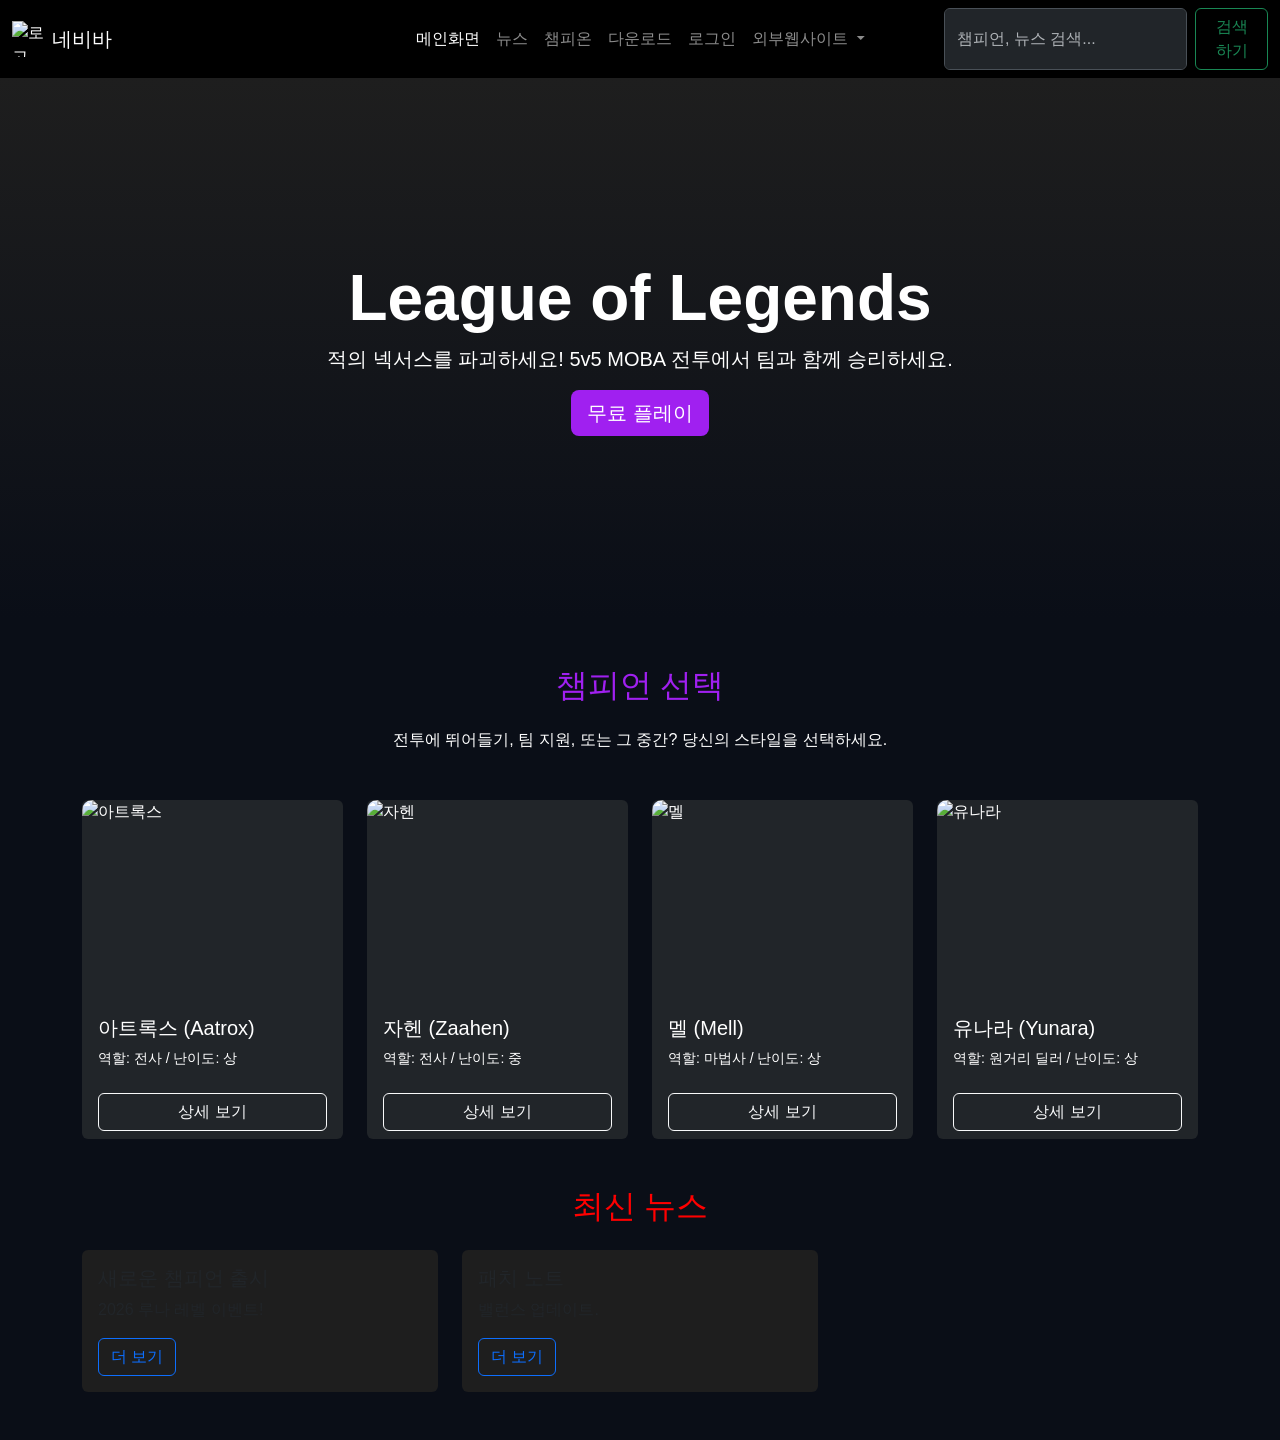
==== src/main/resources/META-INF/resources/index.html @ 3f8d76c8 "6주차 수업완료" ====
<!doctype html>
<html lang="ko">
  <head>
    <meta charset="UTF-8" />
    <meta name="viewport" content="width=device-width, initial-scale=1.0" />
    <title>League of Legends - 메인 페이지</title>
    <!-- Bootstrap 5 CDN -->
    <link
      href="https://cdn.jsdelivr.net/npm/bootstrap@5.3.0/dist/css/bootstrap.min.css"
      rel="stylesheet"
    />
    <script src="js/bootstrap.bundle.min.js"></script>
    <script src="js/test.js"></script>
    
    <script>
      window.onload = function() {
        alert("메인 페이지 로딩 완료");
      }
    </script>
    <style>
      body {
        background-color: #0a0e17;
        color: #fff;
        font-family: "Arial", sans-serif;
      }
      .navbar {
        background-color: #000;
      }
      .hero {
        background: linear-gradient(to bottom, #1e1e1e, #0a0e17);
        min-height: 60vh;
      }
      .accent-purple {
        color: #a020f0;
      }
      .accent-red {
        color: #ff0000;
      }
      .card {
        background-color: #1e1e1e;
        border: none;
        transition:
          transform 0.3s,
          box-shadow 0.3s;
      }
      .card:hover {
        transform: scale(1.05);
        box-shadow: 0 10px 20px rgba(160, 32, 240, 0.5);
      }
      .card-img-top {
        height: 200px;
        object-fit: cover;
        border-radius: 10px 10px 0 0;
      }
      .btn-primary {
        background-color: #a020f0;
        border: none;
      }
      .btn-primary:hover {
        background-color: #800080;
      }
      @media (min-width: 992px) {
        .navbar-center-absolute {
          position: absolute;
          left: 50%;
          transform: translateX(-50%);
        }
      }
    </style>
  </head>
  <body>
    <!-- 헤더 (Navbar) -->
    <nav class="navbar navbar-expand-lg" data-bs-theme="dark">
      <div class="container-fluid">
        <img src="image/logo.jpg" alt="로고" width="40" height="36" />
        <a class="navbar-brand" href="#">네비바</a>
        <button
          class="navbar-toggler"
          type="button"
          data-bs-toggle="collapse"
          data-bs-target="#navbarSupportedContent"
          aria-controls="navbarSupportedContent"
          aria-expanded="false"
          aria-label="Toggle navigation"
        >
          <span class="navbar-toggler-icon"></span>
        </button>
        <div
          class="collapse navbar-collapse"
          id="navbarSupportedContent"
        >
          <ul class="navbar-nav mx-auto mb-2 mb-lg-0 navbar-center-absolute text-center">
            <li class="nav-item">
              <a class="nav-link active" aria-current="page" href="#"
                >메인화면</a
              >
            </li>
            <li class="nav-item">
              <a class="nav-link" href="#">뉴스</a>
            </li>
            <li class="nav-item">
              <a class="nav-link" href="#">챔피온</a>
            </li>
            <li class="nav-item">
              <a class="nav-link" href="main_page_sub/download.html">다운로드</a>
            </li>
            <li class="nav-item">
              <a class="nav-link" href="#">로그인</a>
            </li>
            <li class="nav-item dropdown">
              <a
                class="nav-link dropdown-toggle"
                href="#"
                id="navbarDropdown"
                role="button"
                data-bs-toggle="dropdown"
                aria-expanded="false"
              >
                외부웹사이트
              </a>
              <ul class="dropdown-menu" aria-labelledby="navbarDropdown">
                <li>
                  <a
                    class="dropdown-item"
                    href="https://www.leagueoflegends.com/ko-kr/"
                    target="_blank"
                    >롤 사이트</a
                  >
                </li>
                <li><a class="dropdown-item" href="#">Another action</a></li>
                <li><hr class="dropdown-divider" /></li>
                <li>
                  <a class="dropdown-item" href="#">Something else here</a>
                </li>
              </ul>
            </li>
            <!-- <li class="nav-item">
              <a
                class="nav-link disabled"
                href="#"
                tabindex="-1"
                aria-disabled="true"
                >Disabled</a
              >
            </li> -->
          </ul>
          <form class="d-flex ms-auto" id="searchForm">
            <input class="form-control me-2" type="search" placeholder="챔피언, 뉴스 검색..." aria-label="Search" id="searchInput">
            <button class="btn btn-outline-success" type="submit">검색하기</button>
          </form>
        </div>
      </div>
    </nav>

    <!-- 히어로 배너 (Hero Banner) -->
    <section
      class="hero d-flex align-items-center justify-content-center text-center py-5"
    >
      <div class="container">
        <h1 class="display-3 fw-bold">League of Legends</h1>
        <p class="lead">
          적의 넥서스를 파괴하세요! 5v5 MOBA 전투에서 팀과 함께 승리하세요.
        </p>
        <a href="#" class="btn btn-primary btn-lg" onclick="alert('즐거운 플레이 되세요')">무료 플레이</a>
      </div>
    </section>

    <!-- 챔피언 선택 섹션 (작은 썸네일 PNG로 업데이트!) -->
    <section class="container my-5">
      <h2 class="text-center mb-4 accent-purple">챔피언 선택</h2>
      <p class="text-center mb-5">
        전투에 뛰어들기, 팀 지원, 또는 그 중간? 당신의 스타일을 선택하세요.
      </p>
      <div class="row g-4">
        <!-- <div class="row row-cols-auto g-4"> -->
        <!-- Aatrox -->
        <div class="col">
          <div class="card bg-dark text-white border-secondary h-100">
            <img src="image/Aatrox.jpeg" class="card-img-top" alt="아트록스" />
            <div class="card-body">
              <h5 class="card-title">아트록스 (Aatrox)</h5>
              <p class="card-text small">역할: 전사 / 난이도: 상</p>
            </div>
            <div class="card-footer bg-transparent border-0">
              <button
                class="btn btn-outline-light w-100"
                data-bs-toggle="modal"
                data-bs-target="#modalAatrox"
                data-champ="Aatrox"
              >
                상세 보기
              </button>
            </div>
          </div>
        </div>
        <div
          class="modal fade"
          id="modalAatrox"
          tabindex="-1"
          aria-labelledby="modalAatroxLabel"
          aria-hidden="true"
        >
          <div
            class="modal-dialog modal-xl modal-dialog-centered modal-dialog-scrollable"
          >
            <div class="modal-content bg-dark text-white border-secondary">
              <!-- 헤더 -->
              <div class="modal-header border-secondary">
                <h5 class="modal-title" id="modalAatroxLabel">
                  아트록스 (Aatrox) 상세 정보
                </h5>
                <button
                  type="button"
                  class="btn-close btn-close-white"
                  data-bs-dismiss="modal"
                  aria-label="Close"
                ></button>
              </div>
              <!-- 바디: iframe으로 내용 채움 -->
              <div
                class="modal-body p-0"
                style="height: 65vh; background: #0a0e17"
              >
                <iframe
                  src="modals/Aatrox.html"
                  frameborder="0"
                  style="width: 100%; height: 100%; border: none"
                  allowfullscreen
                >
                </iframe>
              </div>
              <!-- 푸터 -->
              <div class="modal-footer border-secondary">
                <button
                  type="button"
                  class="btn btn-outline-light"
                  data-bs-dismiss="modal"
                >
                  닫기
                </button>
              </div>
            </div>
          </div>
        </div>
        <!-- Zaahen -->
        <div class="col">
          <div class="card bg-dark text-white border-secondary h-100">
            <img src="image/Zaahen.jpg" class="card-img-top" alt="자헨" />
            <div class="card-body">
              <h5 class="card-title">자헨 (Zaahen)</h5>
              <p class="card-text small">역할: 전사 / 난이도: 중</p>
            </div>
            <div class="card-footer bg-transparent border-0">
              <button
                class="btn btn-outline-light w-100"
                data-bs-toggle="modal"
                data-bs-target="#modalZaahen"
                data-champ="Zaahen"
              >
                상세 보기
              </button>
            </div>
          </div>
        </div>
        <div
          class="modal fade"
          id="modalZaahen"
          tabindex="-1"
          aria-labelledby="modalZaahenLabel"
          aria-hidden="true"
        >
          <div
            class="modal-dialog modal-xl modal-dialog-centered modal-dialog-scrollable"
          >
            <div class="modal-content bg-dark text-white border-secondary">
              <!-- 헤더 -->
              <div class="modal-header border-secondary">
                <h5 class="modal-title" id="modalZaahenLabel">
                  자헨 (Zaahen) 상세 정보
                </h5>
                <button
                  type="button"
                  class="btn-close btn-close-white"
                  data-bs-dismiss="modal"
                  aria-label="Close"
                ></button>
              </div>
              <!-- 바디: iframe으로 내용 채움 -->
              <div
                class="modal-body p-0"
                style="height: 65vh; background: #0a0e17"
              >
                <iframe
                  src="modals/Zaahen.html"
                  frameborder="0"
                  style="width: 100%; height: 100%; border: none"
                  allowfullscreen
                >
                </iframe>
              </div>
              <!-- 푸터 -->
              <div class="modal-footer border-secondary">
                <button
                  type="button"
                  class="btn btn-outline-light"
                  data-bs-dismiss="modal"
                >
                  닫기
                </button>
              </div>
            </div>
          </div>
        </div>
        <!-- Mell -->
        <div class="col">
          <div class="card bg-dark text-white border-secondary h-100">
            <img src="image/Mell.jpeg" class="card-img-top" alt="멜" />
            <div class="card-body">
              <h5 class="card-title">멜 (Mell)</h5>
              <p class="card-text small">역할: 마법사 / 난이도: 상</p>
            </div>
            <div class="card-footer bg-transparent border-0">
              <button
                class="btn btn-outline-light w-100"
                data-bs-toggle="modal"
                data-bs-target="#modalMell"
                data-champ="Mell"
              >
                상세 보기
              </button>
            </div>
          </div>
        </div>
        <div
          class="modal fade"
          id="modalMell"
          tabindex="-1"
          aria-labelledby="modalMellLabel"
          aria-hidden="true"
        >
          <div
            class="modal-dialog modal-xl modal-dialog-centered modal-dialog-scrollable"
          >
            <div class="modal-content bg-dark text-white border-secondary">
              <!-- 헤더 -->
              <div class="modal-header border-secondary">
                <h5 class="modal-title" id="modalMellLabel">
                  멜 (Mell) 상세 정보
                </h5>
                <button
                  type="button"
                  class="btn-close btn-close-white"
                  data-bs-dismiss="modal"
                  aria-label="Close"
                ></button>
              </div>
              <!-- 바디: iframe으로 내용 채움 -->
              <div
                class="modal-body p-0"
                style="height: 65vh; background: #0a0e17"
              >
                <iframe
                  src="modals/Mell.html"
                  frameborder="0"
                  style="width: 100%; height: 100%; border: none"
                  allowfullscreen
                >
                </iframe>
              </div>
              <!-- 푸터 -->
              <div class="modal-footer border-secondary">
                <button
                  type="button"
                  class="btn btn-outline-light"
                  data-bs-dismiss="modal"
                >
                  닫기
                </button>
              </div>
            </div>
          </div>
        </div>
        <!-- Yunara -->
        <div class="col">
          <div class="card bg-dark text-white border-secondary h-100">
            <img src="image/Yunara.jpg" class="card-img-top" alt="유나라" />
            <div class="card-body">
              <h5 class="card-title">유나라 (Yunara)</h5>
              <p class="card-text small">역할: 원거리 딜러 / 난이도: 상</p>
            </div>
            <div class="card-footer bg-transparent border-0">
              <button
                class="btn btn-outline-light w-100"
                data-bs-toggle="modal"
                data-bs-target="#modalYunara"
                data-champ="Yunara"
              >
                상세 보기
              </button>
            </div>
          </div>
        </div>
        <div
          class="modal fade"
          id="modalYunara"
          tabindex="-1"
          aria-labelledby="modalYunaraLabel"
          aria-hidden="true"
        >
          <div
            class="modal-dialog modal-xl modal-dialog-centered modal-dialog-scrollable"
          >
            <div class="modal-content bg-dark text-white border-secondary">
              <!-- 헤더 -->
              <div class="modal-header border-secondary">
                <h5 class="modal-title" id="modalYunaraLabel">
                  유나라 (Yunara) 상세 정보
                </h5>
                <button
                  type="button"
                  class="btn-close btn-close-white"
                  data-bs-dismiss="modal"
                  aria-label="Close"
                ></button>
              </div>
              <!-- 바디: iframe으로 내용 채움 -->
              <div
                class="modal-body p-0"
                style="height: 65vh; background: #0a0e17"
              >
                <iframe
                  src="modals/Yunara.html"
                  frameborder="0"
                  style="width: 100%; height: 100%; border: none"
                  allowfullscreen
                >
                </iframe>
              </div>
              <!-- 푸터 -->
              <div class="modal-footer border-secondary">
                <button
                  type="button"
                  class="btn btn-outline-light"
                  data-bs-dismiss="modal"
                >
                  닫기
                </button>
              </div>
            </div>
          </div>
        </div>
    </section>

    <!-- 뉴스 섹션 (기존 유지) -->
    <section class="container my-5">
      <h2 class="text-center mb-4 accent-red">최신 뉴스</h2>
      <div class="row g-4">
        <div class="col-md-6 col-lg-4">
          <div class="card">
            <div class="card-body">
              <h5 class="card-title">새로운 챔피언 출시</h5>
              <p class="card-text">2026 루나 레벨 이벤트!</p>
              <a href="#" class="btn btn-outline-primary">더 보기</a>
            </div>
          </div>
        </div>
        <div class="col-md-6 col-lg-4">
          <div class="card">
            <div class="card-body">
              <h5 class="card-title">패치 노트</h5>
              <p class="card-text">밸런스 업데이트.</p>
              <a href="#" class="btn btn-outline-primary">더 보기</a>
            </div>
          </div>
        </div>
      </div>
    </section>
    <script src="js/search.js"></script>
  </body>
</html>
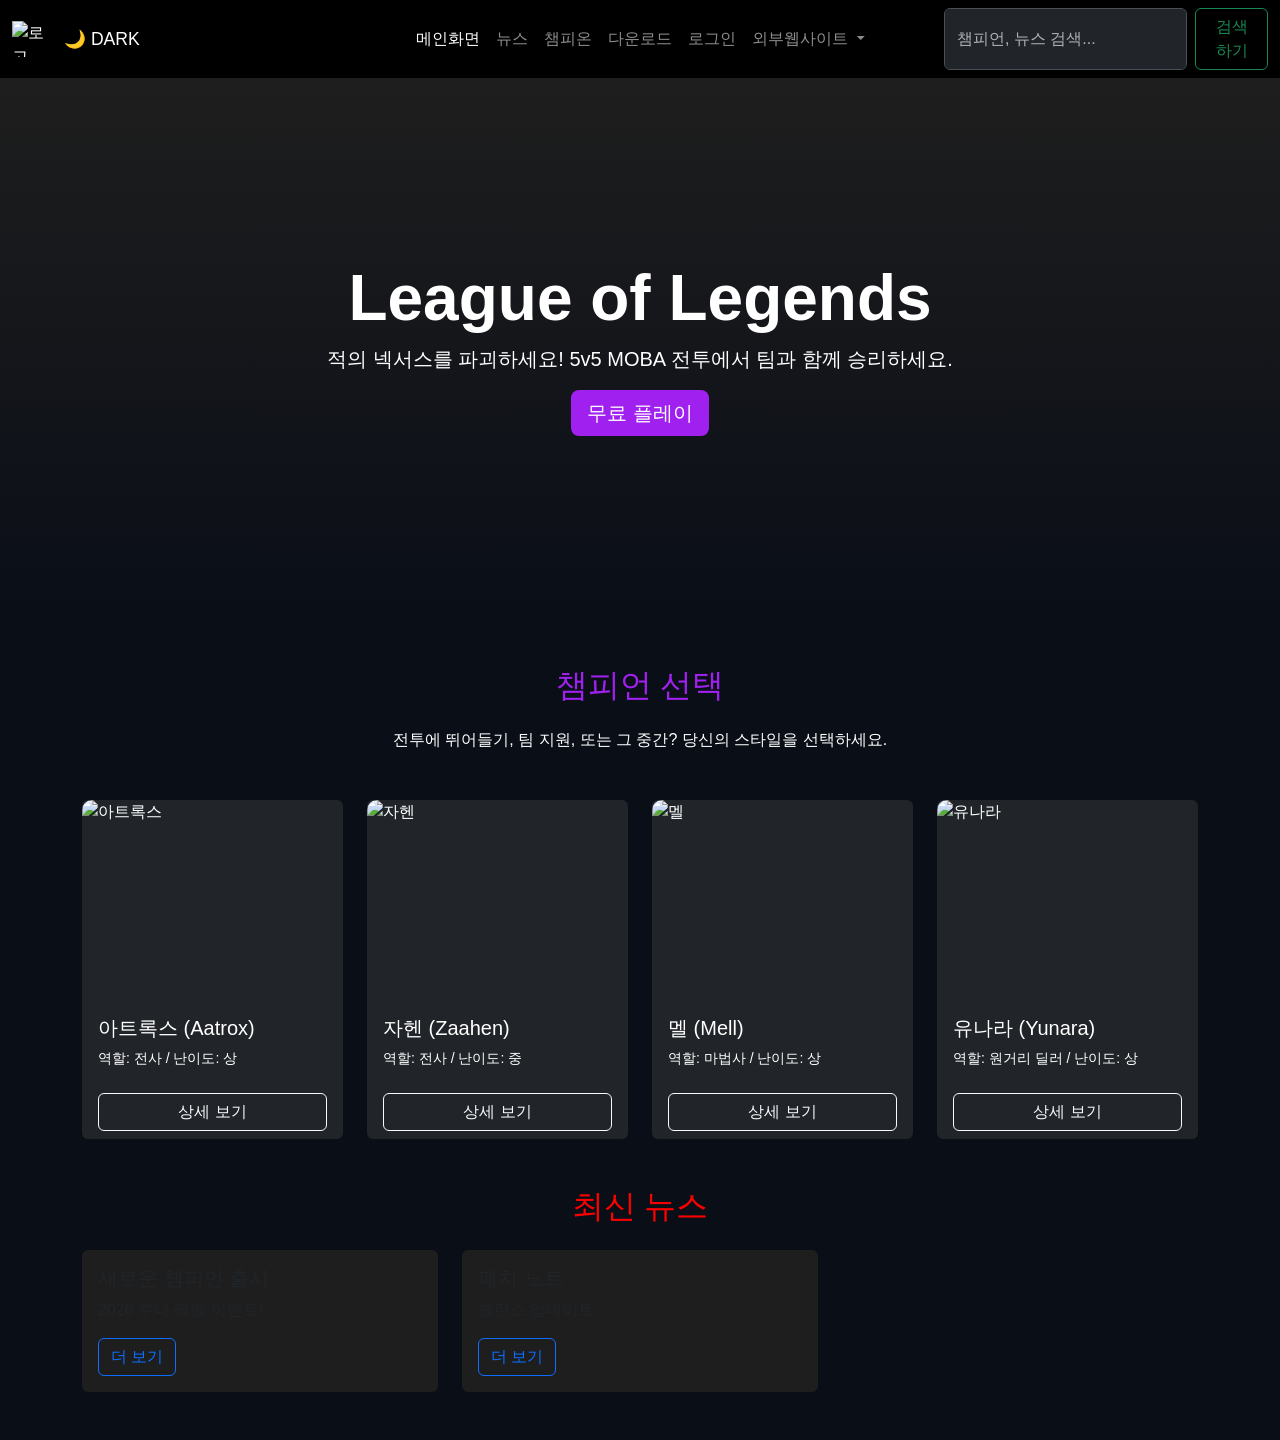
==== commit e4464fa9: "9주차 실습 완료" ====
--- a/src/main/resources/META-INF/resources/index.html
+++ b/src/main/resources/META-INF/resources/index.html
@@ -11,69 +11,21 @@
     />
     <script src="js/bootstrap.bundle.min.js"></script>
     <script src="js/test.js"></script>
+    <script src="js/test2.js"></script>
     
     <script>
       window.onload = function() {
         alert("메인 페이지 로딩 완료");
       }
     </script>
-    <style>
-      body {
-        background-color: #0a0e17;
-        color: #fff;
-        font-family: "Arial", sans-serif;
-      }
-      .navbar {
-        background-color: #000;
-      }
-      .hero {
-        background: linear-gradient(to bottom, #1e1e1e, #0a0e17);
-        min-height: 60vh;
-      }
-      .accent-purple {
-        color: #a020f0;
-      }
-      .accent-red {
-        color: #ff0000;
-      }
-      .card {
-        background-color: #1e1e1e;
-        border: none;
-        transition:
-          transform 0.3s,
-          box-shadow 0.3s;
-      }
-      .card:hover {
-        transform: scale(1.05);
-        box-shadow: 0 10px 20px rgba(160, 32, 240, 0.5);
-      }
-      .card-img-top {
-        height: 200px;
-        object-fit: cover;
-        border-radius: 10px 10px 0 0;
-      }
-      .btn-primary {
-        background-color: #a020f0;
-        border: none;
-      }
-      .btn-primary:hover {
-        background-color: #800080;
-      }
-      @media (min-width: 992px) {
-        .navbar-center-absolute {
-          position: absolute;
-          left: 50%;
-          transform: translateX(-50%);
-        }
-      }
-    </style>
+    <link rel="stylesheet" href="css/main.css">
   </head>
   <body>
     <!-- 헤더 (Navbar) -->
     <nav class="navbar navbar-expand-lg" data-bs-theme="dark">
       <div class="container-fluid">
         <img src="image/logo.jpg" alt="로고" width="40" height="36" />
-        <a class="navbar-brand" href="#">네비바</a>
+        <button class="btn border-0" id="themeToggleBtn" onclick="toggleTheme()">🌙 DARK</button>
         <button
           class="navbar-toggler"
           type="button"
@@ -91,7 +43,7 @@
         >
           <ul class="navbar-nav mx-auto mb-2 mb-lg-0 navbar-center-absolute text-center">
             <li class="nav-item">
-              <a class="nav-link active" aria-current="page" href="#"
+              <a class="nav-link active" aria-current="page" href="#" onclick="showMainScreen(); return false;"
                 >메인화면</a
               >
             </li>
@@ -475,6 +427,40 @@
         </div>
       </div>
     </section>
+
+<section id="searchResults">
+  <div class="search-keyword-header">
+  <h1 id="searchKeywordDisplay"></h1>
+  </div>
+  <div class="search-body">
+    <div class="container-fluid px-0">
+      <div class="row g-0">
+
+        <div class="col-md-3 col-lg-2 search-sidebar bg-white py-4">
+          <div class="px-3 mb-3" style="font-size:0.8rem; color:#999; text-transform:uppercase; letter-spacing:0.1em;">카테고리</div>
+          <div class="search-category-item active" onclick="switchCategory('champion', this)">
+            챔피언 <span class="count" id="champCount">(0)</span>
+          </div>
+
+          <div class="search-category-item" onclick="switchCategory('news', this)">
+            뉴스 <span class="count" id="newsCount">(0)</span>
+          </div>
+        </div>
+        <div class="col-md-9 col-lg-10 search-content-area">
+          <div id="resultChampion">
+            <h5 class="mb-4" style="color:#333;">챔피언</h5>
+              <div id="championResultList"></div>
+          </div>
+          <div id="resultNews" style="display:none;">
+            <h5 class="mb-4" style="color:#333;">뉴스</h5>
+              <div id="newsResultList"></div>
+          </div>
+        </div>
+      </div>
+    </div>
+  </div>
+</section>
     <script src="js/search.js"></script>
+    <script src="js/toggle.js"></script>
   </body>
 </html>
--- a/src/main/resources/META-INF/resources/css/main.css
+++ b/src/main/resources/META-INF/resources/css/main.css
@@ -0,0 +1,172 @@
+/* ── 기본 레이아웃 ──────────────────────────────────────────── */
+body {
+  background-color: #0a0e17;
+  color: #fff;
+  font-family: "Arial", sans-serif;
+}
+.navbar {
+  background-color: #000;
+}
+.hero {
+  background: linear-gradient(to bottom, #1e1e1e, #0a0e17);
+  min-height: 60vh;
+}
+
+/* ── 강조 색상 ──────────────────────────────────────────────── */
+.accent-purple {
+  color: #a020f0;
+}
+.accent-red {
+  color: #ff0000;
+}
+
+/* ── 카드 ────────────────────────────────────────────────────── */
+.card {
+  background-color: #1e1e1e;
+  border: none;
+  transition:
+    transform 0.3s,
+    box-shadow 0.3s;
+}
+.card:hover {
+  transform: scale(1.05);
+  box-shadow: 0 10px 20px rgba(160, 32, 240, 0.5);
+}
+.card-img-top {
+  height: 200px;
+  object-fit: cover;
+  border-radius: 10px 10px 0 0;
+}
+
+/* ── 버튼 ────────────────────────────────────────────────────── */
+.btn-primary {
+  background-color: #a020f0;
+  border: none;
+}
+.btn-primary:hover {
+  background-color: #800080;
+}
+@media (min-width: 992px) {
+  .navbar-center-absolute {
+    position: absolute;
+    left: 50%;
+    transform: translateX(-50%);
+  }
+}
+
+/* ── 검색 결과 페이지 ────────────────────────────────────────── */
+#searchResults {
+  display: none;
+}
+
+.search-keyword-header {
+  background: #0a0a0a;
+  background-image: radial-gradient(ellipse at center, #1a1a1a 0%, #000 70%);
+  min-height: 180px;
+  display: flex;
+  align-items: center;
+  justify-content: center;
+  border-bottom: 2px solid #c8a96e;
+}
+.search-keyword-header h1 {
+  font-size: 2.8rem;
+  font-weight: 700;
+  color: #fff;
+  letter-spacing: 0.05em;
+}
+
+.search-body {
+  background-color: #f0ede8;
+  min-height: 500px;
+}
+.search-sidebar {
+  border-right: 1px solid #ddd;
+}
+
+.search-category-item {
+  padding: 14px 20px;
+  cursor: pointer;
+  color: #333;
+  font-size: 0.95rem;
+  border-left: 3px solid transparent;
+  transition: all 0.2s;
+}
+.search-category-item:hover {
+  background: #e0dcd5;
+}
+.search-category-item.active {
+  border-left: 3px solid #c8253a;
+  font-weight: 700;
+  color: #c8253a;
+  background: #e8e4df;
+}
+.search-category-item .count {
+  color: #999;
+  font-size: 0.85rem;
+  margin-left: 6px;
+}
+
+.search-content-area {
+  padding: 30px;
+}
+
+.search-result-card {
+  background: #fff;
+  border: none;
+  border-radius: 6px;
+  margin-bottom: 16px;
+  transition: box-shadow 0.2s;
+}
+.search-result-card:hover {
+  box-shadow: 0 4px 15px rgba(0, 0, 0, 0.15);
+}
+.search-result-card img {
+  width: 110px;
+  height: 80px;
+  object-fit: cover;
+  border-radius: 6px 0 0 6px;
+}
+
+.no-result {
+  text-align: center;
+  padding: 80px 20px;
+  color: #666;
+}
+.no-result h4 {
+  color: #333;
+}
+
+/* ── [추가] 테마 토글 버튼 (폰트 크기, 색상 등 ) ──────────────── */
+#themeToggleBtn {
+  font-size: 1.1rem;
+  color: #fff;
+}
+body.light-mode #themeToggleBtn {
+  color: #212529;
+}
+/* ── [추가] 라이트 모드 (다양한 색상 정보 ─────────────────────── */
+body.light-mode {
+  background-color: #f8f9fa;
+  color: #212529;
+}
+body.light-mode .navbar {
+  background-color: #e9ecef !important;
+}
+body.light-mode .navbar .navbar-brand,
+body.light-mode .navbar .nav-link {
+  color: #212529 !important;
+}
+body.light-mode .hero {
+  background: linear-gradient(to bottom, #dce3ea, #f8f9fa);
+}
+body.light-mode .card {
+  background-color: #ffffff;
+  color: #212529;
+  border: 1px solid #dee2e6;
+}
+body.light-mode .card-title {
+  color: #212529;
+}
+body.light-mode .card-text {
+  color: #555;
+}
